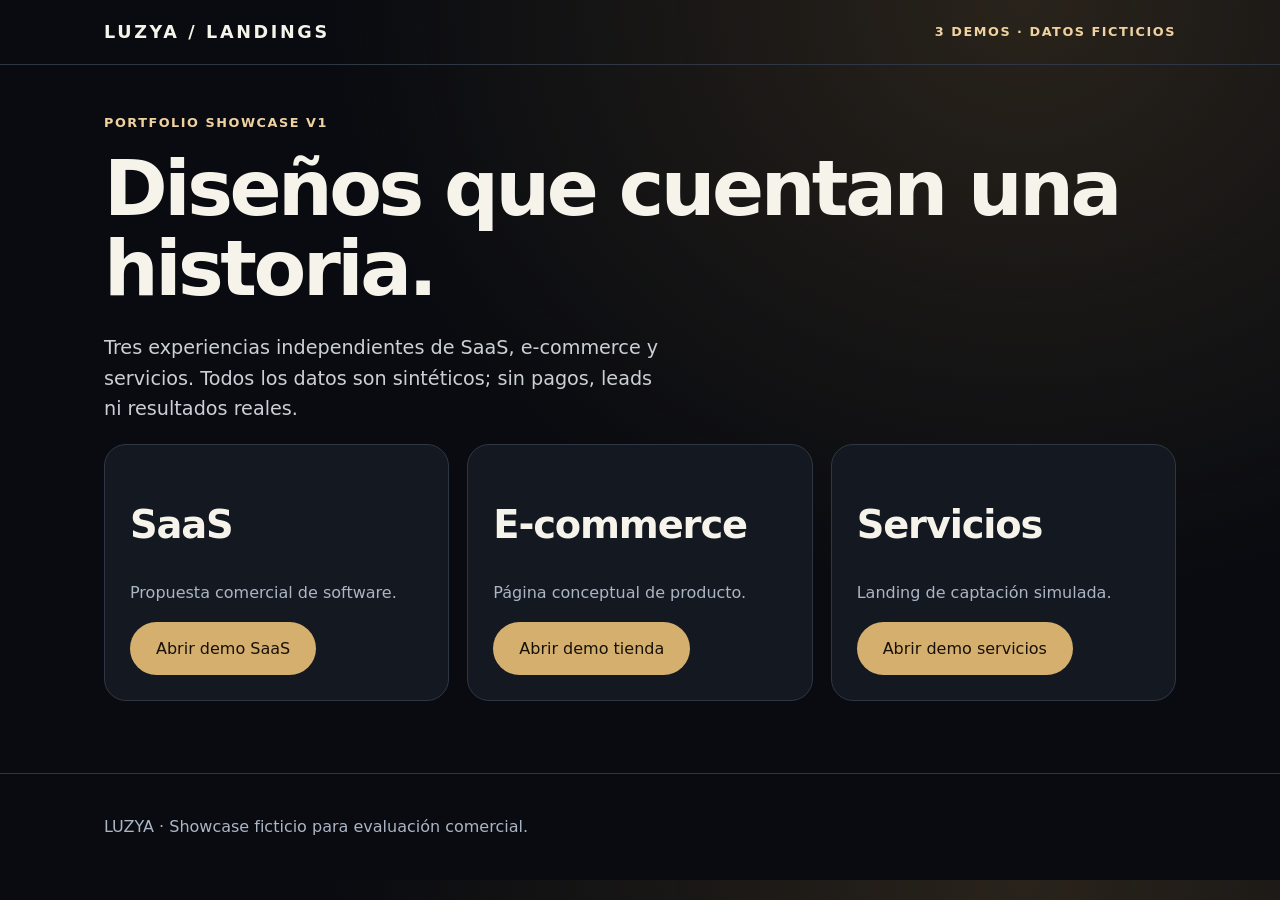
==== commercial-showcase/index.html @ 54b92456 "feat(showcase): add isolated fictional SaaS, ecommerce and services demos" ====
<!doctype html><html lang="es-MX"><head><meta charset="utf-8"><meta name="viewport" content="width=device-width,initial-scale=1"><title>LUZYA Commercial Landings Showcase</title><meta name="description" content="Tres landing pages comerciales demostrativas con datos sintéticos."><link rel="stylesheet" href="shared.css"></head><body><header><div class="wrap nav"><strong class="brand">LUZYA / LANDINGS</strong><span class="demo">3 demos · datos ficticios</span></div></header><main class="wrap"><section><span class="demo">Portfolio showcase v1</span><h1>Diseños que cuentan una historia.</h1><p class="lead">Tres experiencias independientes de SaaS, e-commerce y servicios. Todos los datos son sintéticos; sin pagos, leads ni resultados reales.</p><div class="cards"><article class="card"><h2>SaaS</h2><p>Propuesta comercial de software.</p><a class="cta" href="saas/">Abrir demo SaaS</a></article><article class="card"><h2>E-commerce</h2><p>Página conceptual de producto.</p><a class="cta" href="ecommerce/">Abrir demo tienda</a></article><article class="card"><h2>Servicios</h2><p>Landing de captación simulada.</p><a class="cta" href="servicios/">Abrir demo servicios</a></article></div></section></main><footer><div class="wrap">LUZYA · Showcase ficticio para evaluación comercial.</div></footer></body></html>
---- commercial-showcase/shared.css ----
:root{color-scheme:dark;--bg:#090b10;--panel:#141821;--line:#303744;--text:#f6f3eb;--muted:#acb5c4;--accent:#d5af6d}*{box-sizing:border-box}body{margin:0;background:radial-gradient(ellipse at 80% 0%,#29231b 0,transparent 48%),var(--bg);color:var(--text);font:16px/1.6 system-ui,-apple-system,Segoe UI,sans-serif}a{color:inherit}a:focus-visible,button:focus-visible,input:focus-visible,textarea:focus-visible{outline:3px solid var(--accent);outline-offset:3px}.wrap{max-width:1120px;margin:auto;padding:0 24px}header{border-bottom:1px solid var(--line);padding:18px 0}.nav{display:flex;align-items:center;justify-content:space-between;gap:16px;flex-wrap:wrap}.brand{font-size:1.1rem;font-weight:800;letter-spacing:.15em}.small{font-size:.81rem;color:var(--muted)}.demo{color:#f0d2a1;font-size:.8rem;letter-spacing:.12em;font-weight:700;text-transform:uppercase}.hero{display:grid;grid-template-columns:1.1fr 1fr;align-items:center;gap:56px;padding:90px 0 70px}h1{font-size:clamp(2.7rem,6vw,5.8rem);line-height:1.05;letter-spacing:-.045em;margin:14px 0 23px}h2{font-size:clamp(1.8rem,3vw,2.6rem);letter-spacing:-.03em;line-height:1.2}p.lead{font-size:1.2rem;color:#cbd0d7;max-width:560px}.cta{display:inline-block;border:0;border-radius:100px;background:var(--accent);color:#17110a;text-decoration:none;padding:14px 26px;font-weight:750;cursor:pointer;font:inherit}.secondary{background:transparent;border:1px solid var(--accent);color:var(--text)}.visual{min-height:400px;border-radius:28px;border:1px solid #524735;background:linear-gradient(125deg,#30271f,#171c27);padding:28px;display:grid;place-items:center;box-shadow:0 25px 75px #0008}.mock{width:min(100%,340px);min-height:260px;background:#111824;border:1px solid #5c5260;border-radius:23px;padding:26px;transform:rotate(-5deg);box-shadow:20px 25px 45px #0009}.mock .line{height:12px;background:#504d50;border-radius:6px;margin:20px 0}.mock .line.short{width:60%;background:#d5af6d}.pill{display:inline-block;border:1px solid var(--line);border-radius:100px;padding:6px 13px;font-size:.82rem;color:var(--muted)}section{padding:44px 0 72px}.cards{display:grid;grid-template-columns:repeat(3,1fr);gap:18px}.card{padding:25px;border:1px solid var(--line);border-radius:22px;background:var(--panel)}.card p,.muted{color:var(--muted)}.grid2{display:grid;grid-template-columns:1fr 1fr;gap:22px}.form{max-width:630px;display:grid;gap:14px}.form label{display:grid;gap:5px}.form input,.form textarea{border:1px solid #566071;background:#10131b;color:white;border-radius:12px;padding:14px;font:inherit}.status{min-height:30px;color:#b9e3b2}footer{padding:40px 0;border-top:1px solid var(--line);color:var(--muted)}@media(max-width:760px){.hero,.grid2{grid-template-columns:1fr;gap:22px;padding-top:54px}.cards{grid-template-columns:1fr}.visual{min-height:280px}section{padding:28px 0 50px}}@media(prefers-reduced-motion:reduce){*,*:before,*:after{scroll-behavior:auto!important;transition:none!important}}
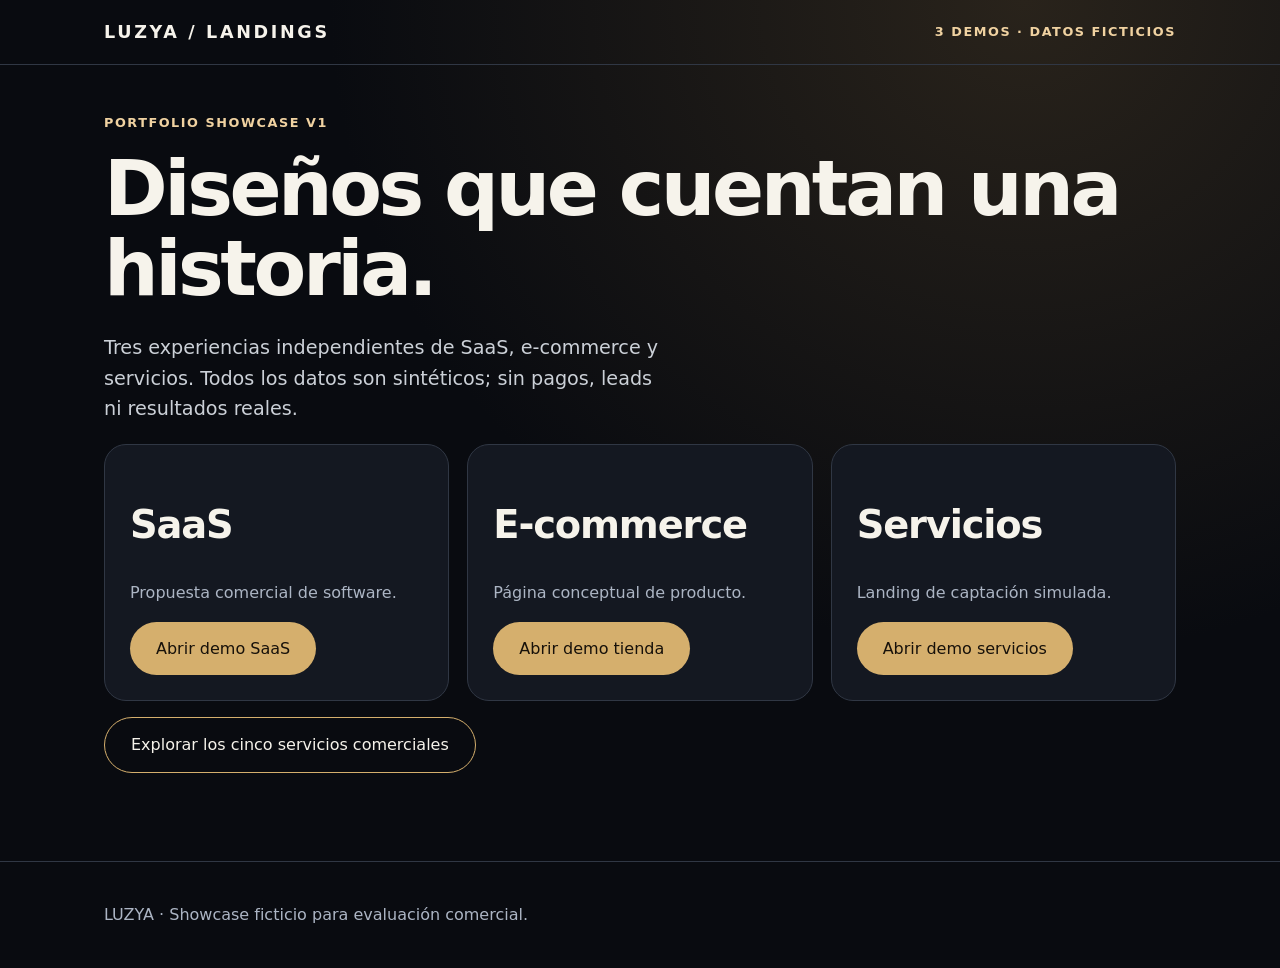
==== commit 736c2198: "fix(showcase): expose five-service portfolio catalog from index" ====
--- a/commercial-showcase/index.html
+++ b/commercial-showcase/index.html
@@ -1 +1 @@
-<!doctype html><html lang="es-MX"><head><meta charset="utf-8"><meta name="viewport" content="width=device-width,initial-scale=1"><title>LUZYA Commercial Landings Showcase</title><meta name="description" content="Tres landing pages comerciales demostrativas con datos sintéticos."><link rel="stylesheet" href="shared.css"></head><body><header><div class="wrap nav"><strong class="brand">LUZYA / LANDINGS</strong><span class="demo">3 demos · datos ficticios</span></div></header><main class="wrap"><section><span class="demo">Portfolio showcase v1</span><h1>Diseños que cuentan una historia.</h1><p class="lead">Tres experiencias independientes de SaaS, e-commerce y servicios. Todos los datos son sintéticos; sin pagos, leads ni resultados reales.</p><div class="cards"><article class="card"><h2>SaaS</h2><p>Propuesta comercial de software.</p><a class="cta" href="saas/">Abrir demo SaaS</a></article><article class="card"><h2>E-commerce</h2><p>Página conceptual de producto.</p><a class="cta" href="ecommerce/">Abrir demo tienda</a></article><article class="card"><h2>Servicios</h2><p>Landing de captación simulada.</p><a class="cta" href="servicios/">Abrir demo servicios</a></article></div></section></main><footer><div class="wrap">LUZYA · Showcase ficticio para evaluación comercial.</div></footer></body></html>+<!doctype html><html lang="es-MX"><head><meta charset="utf-8"><meta name="viewport" content="width=device-width,initial-scale=1"><title>LUZYA Commercial Landings Showcase</title><meta name="description" content="Tres landing pages comerciales demostrativas con datos sintéticos."><link rel="stylesheet" href="shared.css"></head><body><header><div class="wrap nav"><strong class="brand">LUZYA / LANDINGS</strong><span class="demo">3 demos · datos ficticios</span></div></header><main class="wrap"><section><span class="demo">Portfolio showcase v1</span><h1>Diseños que cuentan una historia.</h1><p class="lead">Tres experiencias independientes de SaaS, e-commerce y servicios. Todos los datos son sintéticos; sin pagos, leads ni resultados reales.</p><div class="cards"><article class="card"><h2>SaaS</h2><p>Propuesta comercial de software.</p><a class="cta" href="saas/">Abrir demo SaaS</a></article><article class="card"><h2>E-commerce</h2><p>Página conceptual de producto.</p><a class="cta" href="ecommerce/">Abrir demo tienda</a></article><article class="card"><h2>Servicios</h2><p>Landing de captación simulada.</p><a class="cta" href="servicios/">Abrir demo servicios</a></article></div><p><a class="cta secondary" href="portfolio/">Explorar los cinco servicios comerciales</a></p></section></main><footer><div class="wrap">LUZYA · Showcase ficticio para evaluación comercial.</div></footer></body></html>
